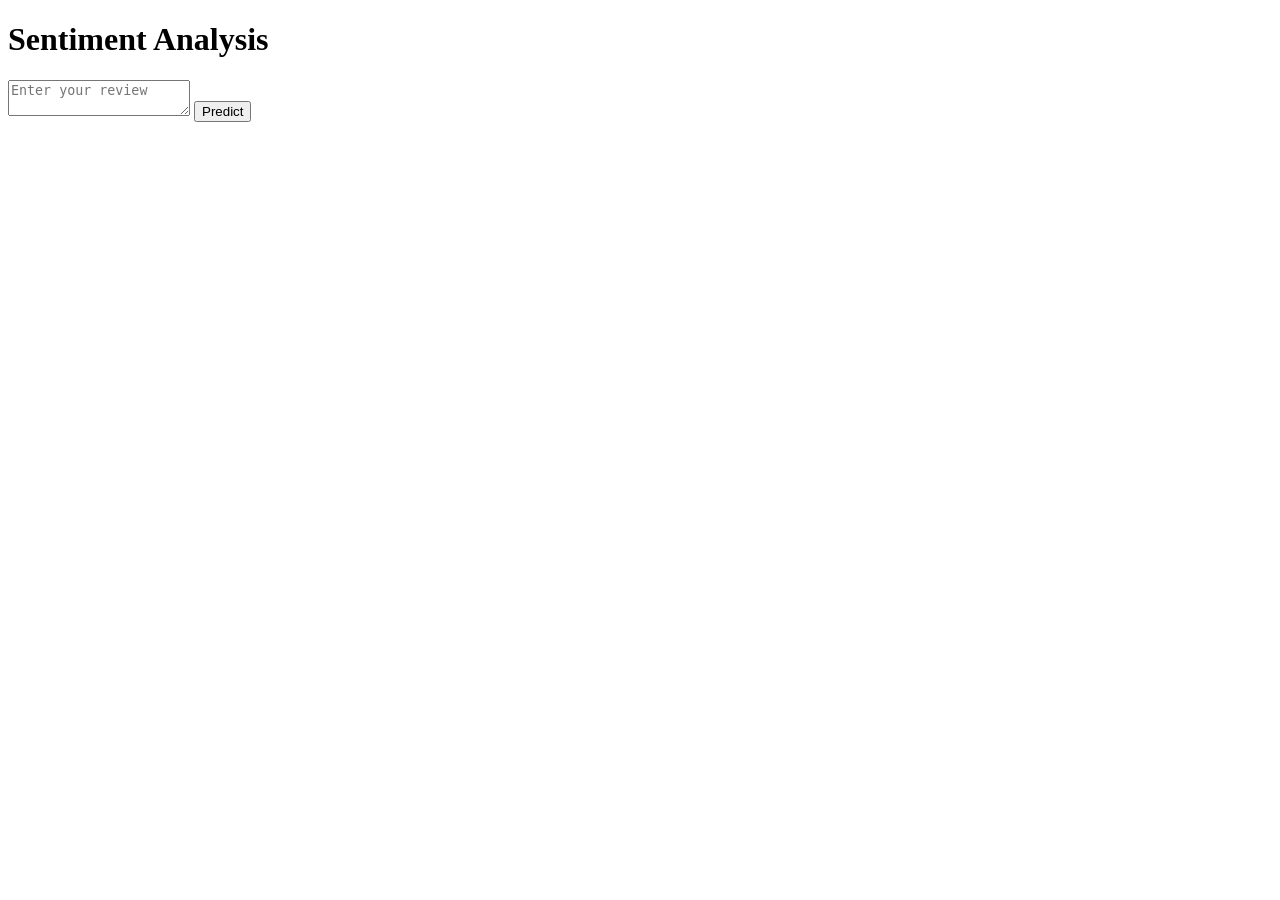
==== templates/index.html @ 8c9ecd53 "web application html added" ====
<!DOCTYPE html>
<html lang="en">
<head>
    <meta charset="UTF-8">
    <meta name="viewport" content="width=device-width, initial-scale=1.0">
    <title>Sentiment Analysis</title>
    <link rel="stylesheet" href="{{ url_for('static', filename='style.css') }}">
</head>
<body>
    <div class="container">
        <h1>Sentiment Analysis</h1>
        <form action="/predict" method="POST">
            <textarea name="user_input" placeholder="Enter your review"></textarea>
            <button type="submit">Predict</button>
            <!-- <label for="review">Enter text:</label> -->
            <!-- <textarea id="review" name="review" placeholder="Enter your review..."></textarea> -->
            <!-- <button type="submit">Predict Sentiment</button> -->
        </form>
    </div>
</body>
</html>
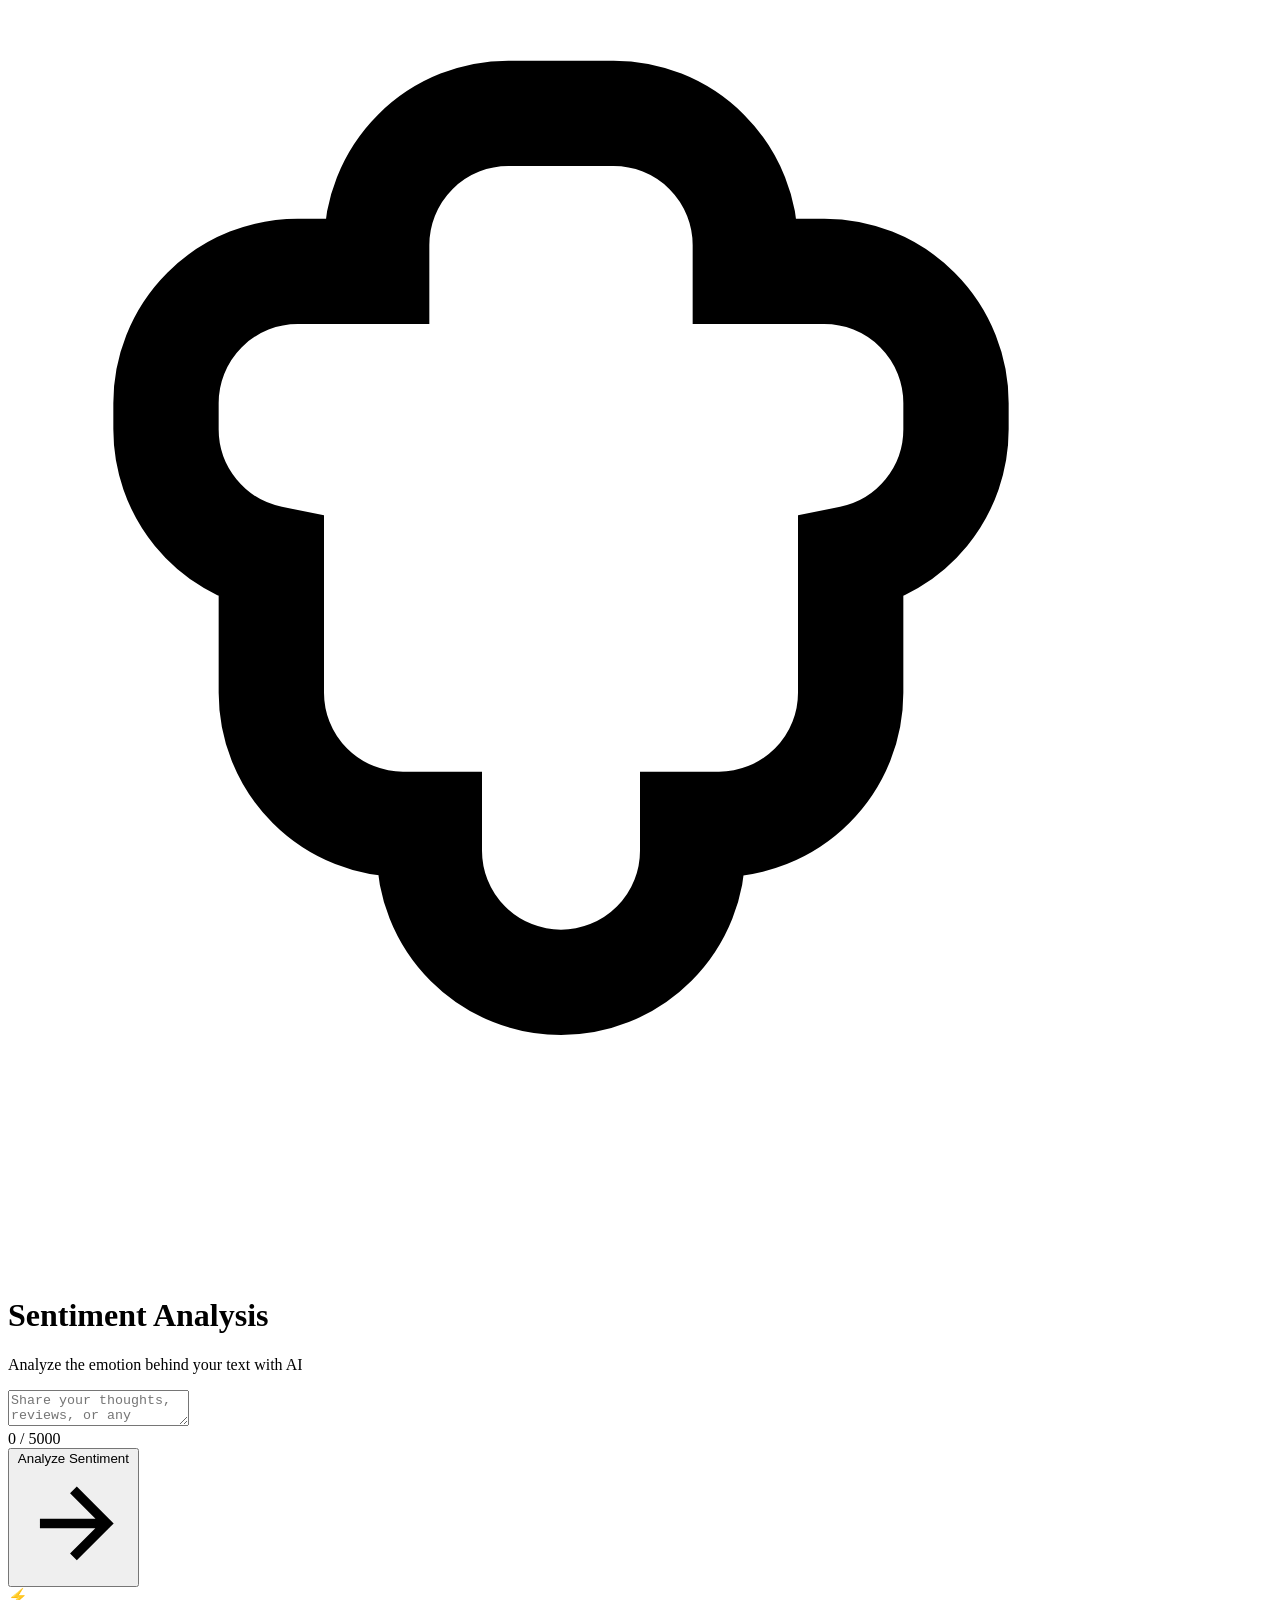
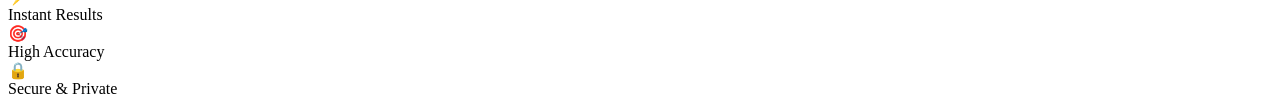
==== commit 8cd6e3d7: "app features added" ====
--- a/templates/index.html
+++ b/templates/index.html
@@ -7,15 +7,105 @@
     <link rel="stylesheet" href="{{ url_for('static', filename='style.css') }}">
 </head>
 <body>
+    <div class="background-gradient"></div>
+    <div class="animated-bg">
+        <div class="circle circle-1"></div>
+        <div class="circle circle-2"></div>
+        <div class="circle circle-3"></div>
+    </div>
+    
     <div class="container">
-        <h1>Sentiment Analysis</h1>
-        <form action="/predict" method="POST">
-            <textarea name="user_input" placeholder="Enter your review"></textarea>
-            <button type="submit">Predict</button>
-            <!-- <label for="review">Enter text:</label> -->
-            <!-- <textarea id="review" name="review" placeholder="Enter your review..."></textarea> -->
-            <!-- <button type="submit">Predict Sentiment</button> -->
+        <div class="header-section">
+            <div class="icon-wrapper">
+                <svg class="brain-icon" viewBox="0 0 24 24" fill="none" stroke="currentColor" stroke-width="2">
+                    <path d="M9.5 2A2.5 2.5 0 0 0 7 4.5v.5H5.5A2.5 2.5 0 0 0 3 7.5v.5a2.5 2.5 0 0 0 2 2.45V13a2.5 2.5 0 0 0 2.5 2.5h.5v.5a2.5 2.5 0 0 0 5 0v-.5h.5a2.5 2.5 0 0 0 2.5-2.5v-2.55a2.5 2.5 0 0 0 2-2.45v-.5A2.5 2.5 0 0 0 15.5 5H14v-.5A2.5 2.5 0 0 0 11.5 2h-2z"/>
+                </svg>
+            </div>
+            <h1 class="title">Sentiment Analysis</h1>
+            <p class="subtitle">Analyze the emotion behind your text with AI</p>
+        </div>
+        
+        <form action="/predict" method="POST" class="sentiment-form" id="sentimentForm">
+            <div class="input-wrapper">
+                <textarea 
+                    name="user_input" 
+                    id="userInput"
+                    placeholder="Share your thoughts, reviews, or any text..."
+                    required
+                    maxlength="5000"
+                ></textarea>
+                <div class="char-count">
+                    <span id="charCount">0</span> / 5000
+                </div>
+            </div>
+            
+            <button type="submit" class="submit-btn" id="submitBtn">
+                <span class="btn-text">Analyze Sentiment</span>
+                <span class="btn-icon">
+                    <svg viewBox="0 0 24 24" fill="none" stroke="currentColor" stroke-width="2">
+                        <path d="M5 12h14M12 5l7 7-7 7"/>
+                    </svg>
+                </span>
+            </button>
         </form>
+        
+        <div class="features">
+            <div class="feature-item">
+                <div class="feature-icon">⚡</div>
+                <span>Instant Results</span>
+            </div>
+            <div class="feature-item">
+                <div class="feature-icon">🎯</div>
+                <span>High Accuracy</span>
+            </div>
+            <div class="feature-item">
+                <div class="feature-icon">🔒</div>
+                <span>Secure & Private</span>
+            </div>
+        </div>
     </div>
+
+    <script>
+        const textarea = document.getElementById('userInput');
+        const charCount = document.getElementById('charCount');
+        const form = document.getElementById('sentimentForm');
+        const submitBtn = document.getElementById('submitBtn');
+
+        // Character counter
+        textarea.addEventListener('input', function() {
+            const count = this.value.length;
+            charCount.textContent = count;
+            
+            if (count > 4500) {
+                charCount.style.color = '#ff6b6b';
+            } else {
+                charCount.style.color = '#a0a0a0';
+            }
+        });
+
+        // Auto-resize textarea
+        textarea.addEventListener('input', function() {
+            this.style.height = 'auto';
+            this.style.height = (this.scrollHeight) + 'px';
+        });
+
+        // Form submission animation
+        form.addEventListener('submit', function(e) {
+            submitBtn.classList.add('loading');
+            submitBtn.disabled = true;
+        });
+
+        // Add floating animation to circles on mouse move
+        document.addEventListener('mousemove', (e) => {
+            const circles = document.querySelectorAll('.circle');
+            const x = e.clientX / window.innerWidth;
+            const y = e.clientY / window.innerHeight;
+            
+            circles.forEach((circle, index) => {
+                const speed = (index + 1) * 10;
+                circle.style.transform = `translate(${x * speed}px, ${y * speed}px)`;
+            });
+        });
+    </script>
 </body>
-</html>
+</html>
